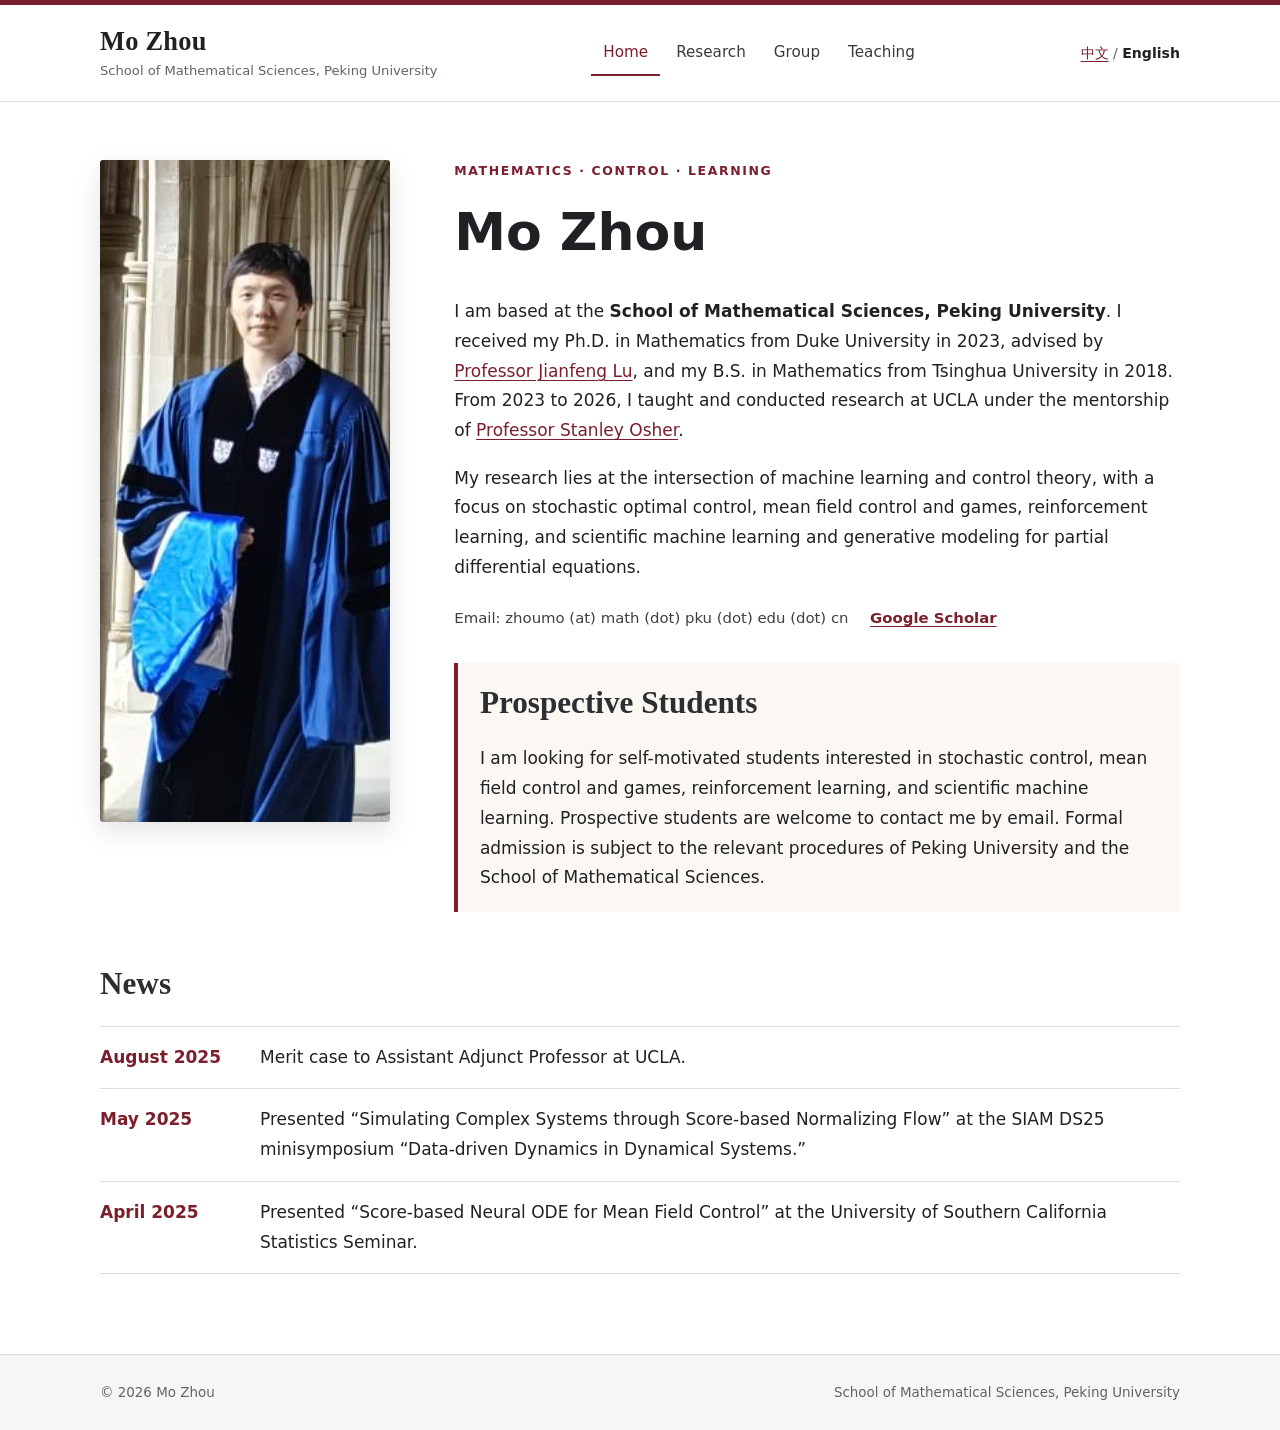
==== en/index.html @ c1b04b8f "original version" ====
<!doctype html>
<html lang="en">
<head>
  <meta charset="utf-8">
  <meta name="viewport" content="width=device-width, initial-scale=1">
  <meta name="description" content="Mo Zhou, School of Mathematical Sciences, Peking University. Research in stochastic control, mean field control and games, reinforcement learning, and scientific machine learning.">
  <meta property="og:title" content="Mo Zhou | Peking University">
  <meta property="og:description" content="Academic homepage of Mo Zhou: research, publications, group, and teaching.">
  <meta property="og:type" content="website">
  <meta property="og:url" content="https://mozhou1995.github.io/en/">
  <meta property="og:image" content="https://mozhou1995.github.io/assets/images/profile.jpg">
  <link rel="canonical" href="https://mozhou1995.github.io/en/">
  <link rel="stylesheet" href="../assets/css/style.css">
  <title>Mo Zhou | Peking University</title>
</head>
<body>
  <a class="skip-link" href="#main-content">Skip to main content</a>
  <header class="site-header">
    <div class="header-inner">
      <a class="identity" href="index.html" aria-label="Mo Zhou home"><span class="identity-name">Mo Zhou</span><span class="identity-affiliation">School of Mathematical Sciences, Peking University</span></a>
      <nav class="site-nav" id="main-nav" aria-label="Main navigation"><ul><li><a href="index.html" aria-current="page">Home</a></li><li><a href="research.html">Research</a></li><li><a href="group.html">Group</a></li><li><a href="teaching.html">Teaching</a></li></ul></nav>
      <div class="language-switch" aria-label="Language switcher"><a href="../index.html" lang="zh-CN">中文</a> / <a href="index.html" aria-current="true">English</a></div>
    </div>
  </header>

  <main class="page-shell" id="main-content">
    <section class="intro-grid" aria-labelledby="intro-title">
      <img class="profile-photo" src="../assets/images/profile.jpg" width="1167" height="662" alt="Mo Zhou wearing doctoral regalia in an arched walkway on Duke University's campus">
      <div>
        <p class="eyebrow">Mathematics · Control · Learning</p>
        <h1 class="intro-title" id="intro-title">Mo Zhou</h1>
        <p>I am based at the <strong>School of Mathematical Sciences, Peking University</strong>. I received my Ph.D. in Mathematics from Duke University in 2023, advised by <a href="https://services.math.duke.edu/~jianfeng/">Professor Jianfeng Lu</a>, and my B.S. in Mathematics from Tsinghua University in 2018. From 2023 to 2026, I taught and conducted research at UCLA under the mentorship of <a href="https://www.math.ucla.edu/~sjo/">Professor Stanley Osher</a>.</p>
        <p>My research lies at the intersection of machine learning and control theory, with a focus on stochastic optimal control, mean field control and games, reinforcement learning, and scientific machine learning and generative modeling for partial differential equations.</p>
        <p class="contact-line"><span>Email: zhoumo (at) math (dot) pku (dot) edu (dot) cn</span><a href="https://scholar.google.com/citations?user=715DOtMAAAAJ&hl=en">Google Scholar</a></p>
        <aside class="notice" aria-labelledby="recruitment-title"><h2 id="recruitment-title">Prospective Students</h2><p>I am looking for self-motivated students interested in stochastic control, mean field control and games, reinforcement learning, and scientific machine learning. Prospective students are welcome to contact me by email. Formal admission is subject to the relevant procedures of Peking University and the School of Mathematical Sciences.</p></aside>
      </div>
    </section>

    <section aria-labelledby="news-title">
      <h2 id="news-title">News</h2>
      <ul class="news-list">
        <!-- Example: copy one news-item and keep entries in reverse chronological order.
        <li class="news-item"><time datetime="YYYY-MM">Month YYYY</time><span>News item.</span></li>
        -->
        <li class="news-item"><time datetime="2025-08">August 2025</time><span>Merit case to Assistant Adjunct Professor at UCLA.</span></li>
        <li class="news-item"><time datetime="2025-05">May 2025</time><span>Presented “Simulating Complex Systems through Score-based Normalizing Flow” at the SIAM DS25 minisymposium “Data-driven Dynamics in Dynamical Systems.”</span></li>
        <li class="news-item"><time datetime="2025-04">April 2025</time><span>Presented “Score-based Neural ODE for Mean Field Control” at the University of Southern California Statistics Seminar.</span></li>
      </ul>
    </section>
  </main>

  <footer class="site-footer"><div class="footer-inner"><p>© <span data-current-year>2026</span> Mo Zhou</p><p>School of Mathematical Sciences, Peking University</p></div></footer>
  <script src="../assets/js/main.js"></script>
</body>
</html>
---- assets/css/style.css ----
:root {
  --accent: #7a1f2b;
  --accent-dark: #5f1721;
  --ink: #202124;
  --muted: #60646c;
  --line: #dedbd8;
  --paper: #ffffff;
  --wash: #f7f6f4;
  --notice: #fbf7f2;
  --max-width: 1080px;
}

* {
  box-sizing: border-box;
}

html {
  scroll-behavior: smooth;
}

body {
  margin: 0;
  background: var(--paper);
  color: var(--ink);
  font-family: "Noto Sans SC", "Source Han Sans SC", "Microsoft YaHei", system-ui, -apple-system, BlinkMacSystemFont, "Segoe UI", sans-serif;
  font-size: 17px;
  line-height: 1.75;
  text-rendering: optimizeLegibility;
}

a {
  color: var(--accent);
  text-decoration-thickness: 1px;
  text-underline-offset: 0.18em;
}

a:hover,
a:focus-visible {
  color: var(--accent-dark);
}

:focus-visible {
  outline: 3px solid rgba(122, 31, 43, 0.28);
  outline-offset: 3px;
}

.skip-link {
  position: absolute;
  top: -5rem;
  left: 1rem;
  z-index: 100;
  padding: 0.55rem 0.9rem;
  background: var(--accent);
  color: #fff;
}

.skip-link:focus {
  top: 0.75rem;
  color: #fff;
}

.site-header {
  border-top: 5px solid var(--accent);
  border-bottom: 1px solid var(--line);
  background: rgba(255, 255, 255, 0.98);
}

.header-inner,
.page-shell,
.footer-inner {
  width: min(calc(100% - 2.5rem), var(--max-width));
  margin-inline: auto;
}

.header-inner {
  display: grid;
  grid-template-columns: auto 1fr auto;
  align-items: center;
  gap: 2rem;
  min-height: 96px;
}

.identity {
  color: var(--ink);
  text-decoration: none;
}

.identity-name {
  display: block;
  font-family: Georgia, "Times New Roman", "Noto Serif SC", serif;
  font-size: 1.65rem;
  font-weight: 600;
  line-height: 1.2;
  letter-spacing: 0.01em;
}

.identity-affiliation {
  display: block;
  margin-top: 0.28rem;
  color: var(--muted);
  font-size: 0.82rem;
  line-height: 1.35;
}

.site-nav ul {
  display: flex;
  justify-content: center;
  gap: 0.25rem;
  margin: 0;
  padding: 0;
  list-style: none;
}

.site-nav a {
  display: block;
  padding: 0.55rem 0.75rem;
  border-bottom: 2px solid transparent;
  color: #383a3e;
  font-size: 0.95rem;
  text-decoration: none;
}

.site-nav a:hover,
.site-nav a:focus-visible,
.site-nav a[aria-current="page"] {
  border-color: var(--accent);
  color: var(--accent);
}

.language-switch {
  white-space: nowrap;
  color: var(--muted);
  font-size: 0.88rem;
}

.language-switch a[aria-current="true"] {
  color: var(--ink);
  font-weight: 650;
  text-decoration: none;
}

.page-shell {
  min-height: 68vh;
  padding-block: 3.6rem 5rem;
}

.page-heading {
  margin: 0 0 2rem;
  padding-bottom: 0.85rem;
  border-bottom: 1px solid var(--line);
  color: var(--accent);
  font-family: Georgia, "Times New Roman", "Noto Serif SC", serif;
  font-size: clamp(2rem, 5vw, 2.7rem);
  font-weight: 500;
  line-height: 1.2;
}

h2,
h3 {
  color: #2d2e31;
  font-family: Georgia, "Times New Roman", "Noto Serif SC", serif;
  font-weight: 550;
  line-height: 1.35;
}

h2 {
  margin: 3.2rem 0 1.25rem;
  font-size: clamp(1.55rem, 3vw, 1.95rem);
}

h3 {
  margin: 1.5rem 0 0.65rem;
  font-size: 1.2rem;
}

p {
  margin: 0 0 1.1rem;
}

.lede {
  max-width: 850px;
  color: #3d4045;
  font-size: 1.08rem;
}

.intro-grid {
  display: grid;
  grid-template-columns: minmax(220px, 0.72fr) minmax(0, 1.8fr);
  align-items: start;
  gap: clamp(2rem, 5vw, 4.5rem);
}

.profile-photo {
  display: block;
  width: 100%;
  aspect-ratio: 4 / 5;
  border-radius: 3px;
  object-fit: cover;
  object-position: 38% center;
  box-shadow: 0 9px 26px rgba(38, 31, 30, 0.12);
}

.eyebrow {
  margin: 0 0 0.35rem;
  color: var(--accent);
  font-size: 0.78rem;
  font-weight: 700;
  letter-spacing: 0.13em;
  text-transform: uppercase;
}

.intro-title {
  margin: 0 0 1.2rem;
  color: var(--ink);
  font-size: clamp(2.1rem, 5vw, 3.25rem);
}

.contact-line {
  display: flex;
  flex-wrap: wrap;
  align-items: baseline;
  gap: 0.45rem 1.35rem;
  margin: 1.4rem 0 0;
  color: #3c3f44;
  font-size: 0.93rem;
}

.contact-line a,
.paper-links a {
  font-size: 0.93rem;
  font-weight: 650;
}

.notice {
  margin-top: 2rem;
  padding: 1.2rem 1.35rem;
  border-left: 4px solid var(--accent);
  background: var(--notice);
}

.notice h2,
.notice h3 {
  margin-top: 0;
}

.notice p:last-child {
  margin-bottom: 0;
}

.news-list {
  margin: 0;
  padding: 0;
  list-style: none;
}

.news-item {
  display: grid;
  grid-template-columns: 8.5rem 1fr;
  gap: 1.5rem;
  padding: 1rem 0;
  border-top: 1px solid var(--line);
}

.news-item:last-child {
  border-bottom: 1px solid var(--line);
}

.news-item time {
  color: var(--accent);
  font-variant-numeric: tabular-nums;
  font-weight: 650;
}

.research-topics {
  display: flex;
  flex-wrap: wrap;
  gap: 0.55rem;
  margin: 1.5rem 0 0;
  padding: 0;
  list-style: none;
}

.research-topics li {
  padding: 0.32rem 0.72rem;
  border: 1px solid #dfd2d2;
  border-radius: 999px;
  background: #fffafa;
  color: #5e282f;
  font-size: 0.9rem;
}

.publication-list {
  counter-reset: publications;
  margin: 0;
  padding: 0;
  list-style: none;
}

.publication {
  counter-increment: publications;
  position: relative;
  padding: 1.45rem 0 1.45rem 3rem;
  border-top: 1px solid var(--line);
  overflow-wrap: anywhere;
}

.publication::before {
  content: counter(publications, decimal-leading-zero);
  position: absolute;
  top: 1.48rem;
  left: 0;
  color: var(--muted);
  font-size: 0.82rem;
  font-variant-numeric: tabular-nums;
  letter-spacing: 0.06em;
}

.paper-title {
  margin: 0 0 0.3rem;
  color: #27282b;
  font-family: Georgia, "Times New Roman", serif;
  font-size: 1.12rem;
  font-weight: 600;
  line-height: 1.5;
}

.authors,
.venue {
  margin: 0 0 0.24rem;
}

.authors {
  color: #3c3f44;
}

.self-author {
  color: var(--accent-dark);
  font-weight: 650;
}

.venue {
  color: var(--muted);
  font-size: 0.95rem;
}

.paper-links {
  display: flex;
  flex-wrap: wrap;
  gap: 0.8rem;
  margin-top: 0.55rem;
}

.cards {
  display: grid;
  grid-template-columns: repeat(auto-fit, minmax(260px, 1fr));
  gap: 1.25rem;
}

.card {
  padding: 1.35rem;
  border: 1px solid var(--line);
  border-radius: 4px;
  background: var(--paper);
}

.student-card {
  display: grid;
  grid-template-columns: 112px 1fr;
  gap: 1.25rem;
}

.student-photo-placeholder {
  display: grid;
  place-items: center;
  width: 112px;
  aspect-ratio: 4 / 5;
  border: 1px dashed #b9b2ae;
  background: var(--wash);
  color: var(--muted);
  font-size: 0.78rem;
  line-height: 1.4;
  text-align: center;
}

.card h2,
.card h3 {
  margin-top: 0;
}

.placeholder {
  color: #735f55;
  font-style: italic;
}

.detail-list {
  margin: 0;
}

.detail-list div {
  display: grid;
  grid-template-columns: 9.5rem 1fr;
  gap: 1rem;
  padding: 0.65rem 0;
  border-top: 1px solid var(--line);
}

.detail-list div:last-child {
  border-bottom: 1px solid var(--line);
}

.detail-list dt {
  font-weight: 650;
}

.detail-list dd {
  margin: 0;
}

.past-courses {
  columns: 2 300px;
  gap: 2.5rem;
  padding-left: 1.25rem;
}

.past-courses li {
  break-inside: avoid;
  margin-bottom: 0.45rem;
}

.site-footer {
  border-top: 1px solid var(--line);
  background: var(--wash);
}

.footer-inner {
  display: flex;
  justify-content: space-between;
  gap: 1.5rem;
  padding-block: 1.6rem;
  color: var(--muted);
  font-size: 0.84rem;
}

.footer-inner p {
  margin: 0;
}

@media (max-width: 820px) {
  .header-inner {
    grid-template-columns: 1fr auto;
    gap: 1rem;
    min-height: 84px;
    padding-block: 0.8rem;
  }

  .site-nav {
    grid-column: 1 / -1;
    grid-row: 2;
  }

  .site-nav ul {
    justify-content: flex-start;
    flex-wrap: nowrap;
    gap: 0;
    padding-bottom: 0.5rem;
  }

  .site-nav a {
    padding-inline: 0.65rem;
  }

  .site-nav li:first-child a {
    padding-left: 0;
  }

  .language-switch {
    grid-column: 2;
    grid-row: 1;
    text-align: right;
  }

  .intro-grid {
    grid-template-columns: minmax(180px, 250px) 1fr;
    gap: 2rem;
  }
}

@media (max-width: 640px) {
  body {
    font-size: 16px;
  }

  .header-inner,
  .page-shell,
  .footer-inner {
    width: min(calc(100% - 2rem), var(--max-width));
  }

  .identity-affiliation {
    max-width: 220px;
  }

  .header-inner {
    column-gap: 0.65rem;
  }

  .site-nav a {
    padding-inline: 0.48rem;
    font-size: 0.9rem;
  }

  .page-shell {
    padding-block: 2.4rem 3.5rem;
  }

  .intro-grid {
    grid-template-columns: 1fr;
  }

  .profile-photo {
    width: min(100%, 310px);
    margin-inline: auto;
  }

  .intro-title {
    font-size: 2.35rem;
  }

  .news-item,
  .detail-list div,
  .student-card {
    grid-template-columns: 1fr;
    gap: 0.25rem;
  }

  .student-photo-placeholder {
    width: 104px;
  }

  .publication {
    padding-left: 2.4rem;
  }

  .footer-inner {
    display: block;
  }

  .footer-inner p + p {
    margin-top: 0.35rem;
  }
}

@media (prefers-reduced-motion: reduce) {
  html {
    scroll-behavior: auto;
  }
}
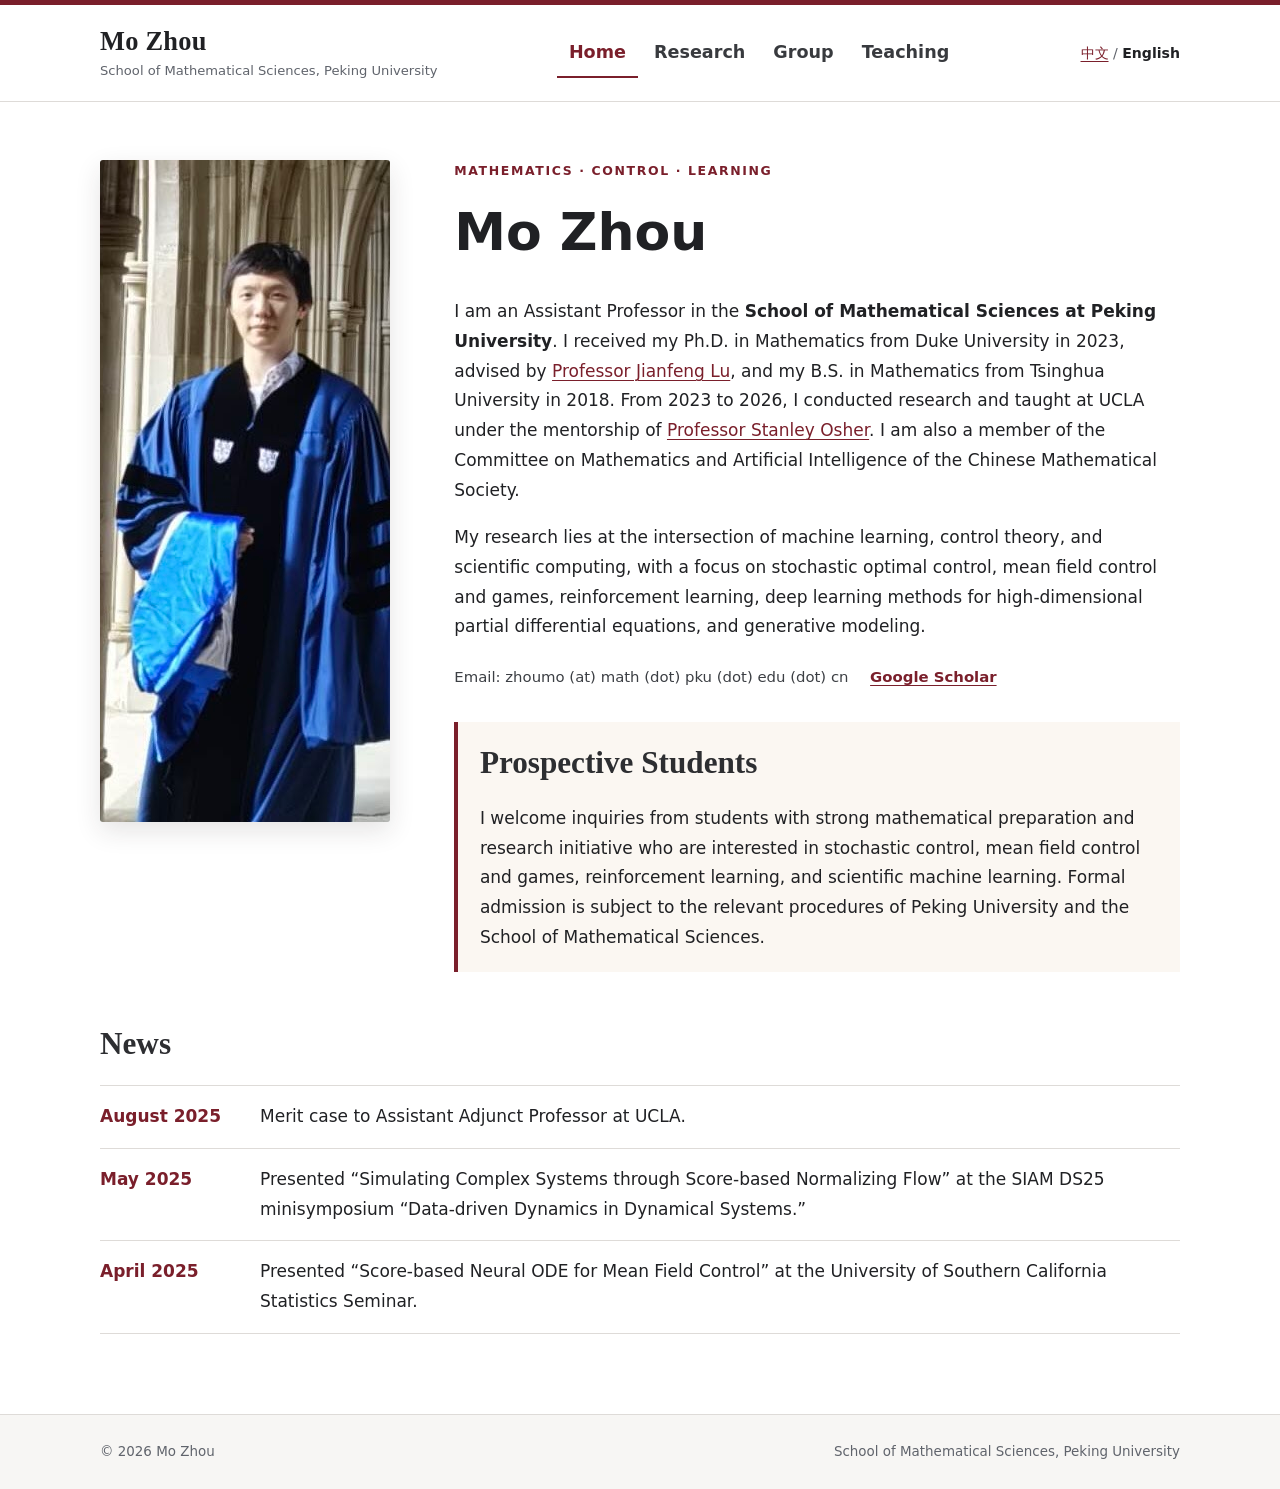
==== commit f4821ada: "modify font, wording, photo, etc" ====
--- a/en/index.html
+++ b/en/index.html
@@ -29,10 +29,10 @@
       <div>
         <p class="eyebrow">Mathematics · Control · Learning</p>
         <h1 class="intro-title" id="intro-title">Mo Zhou</h1>
-        <p>I am based at the <strong>School of Mathematical Sciences, Peking University</strong>. I received my Ph.D. in Mathematics from Duke University in 2023, advised by <a href="https://services.math.duke.edu/~jianfeng/">Professor Jianfeng Lu</a>, and my B.S. in Mathematics from Tsinghua University in 2018. From 2023 to 2026, I taught and conducted research at UCLA under the mentorship of <a href="https://www.math.ucla.edu/~sjo/">Professor Stanley Osher</a>.</p>
-        <p>My research lies at the intersection of machine learning and control theory, with a focus on stochastic optimal control, mean field control and games, reinforcement learning, and scientific machine learning and generative modeling for partial differential equations.</p>
+        <p>I am an Assistant Professor in the <strong>School of Mathematical Sciences at Peking University</strong>. I received my Ph.D. in Mathematics from Duke University in 2023, advised by <a href="https://services.math.duke.edu/~jianfeng/">Professor Jianfeng Lu</a>, and my B.S. in Mathematics from Tsinghua University in 2018. From 2023 to 2026, I conducted research and taught at UCLA under the mentorship of <a href="https://www.math.ucla.edu/~sjo/">Professor Stanley Osher</a>. I am also a member of the Committee on Mathematics and Artificial Intelligence of the Chinese Mathematical Society.</p>
+        <p>My research lies at the intersection of machine learning, control theory, and scientific computing, with a focus on stochastic optimal control, mean field control and games, reinforcement learning, deep learning methods for high-dimensional partial differential equations, and generative modeling.</p>
         <p class="contact-line"><span>Email: zhoumo (at) math (dot) pku (dot) edu (dot) cn</span><a href="https://scholar.google.com/citations?user=715DOtMAAAAJ&hl=en">Google Scholar</a></p>
-        <aside class="notice" aria-labelledby="recruitment-title"><h2 id="recruitment-title">Prospective Students</h2><p>I am looking for self-motivated students interested in stochastic control, mean field control and games, reinforcement learning, and scientific machine learning. Prospective students are welcome to contact me by email. Formal admission is subject to the relevant procedures of Peking University and the School of Mathematical Sciences.</p></aside>
+        <aside class="notice" aria-labelledby="recruitment-title"><h2 id="recruitment-title">Prospective Students</h2><p>I welcome inquiries from students with strong mathematical preparation and research initiative who are interested in stochastic control, mean field control and games, reinforcement learning, and scientific machine learning. Formal admission is subject to the relevant procedures of Peking University and the School of Mathematical Sciences.</p></aside>
       </div>
     </section>
 
--- a/assets/css/style.css
+++ b/assets/css/style.css
@@ -116,7 +116,8 @@
   padding: 0.55rem 0.75rem;
   border-bottom: 2px solid transparent;
   color: #383a3e;
-  font-size: 0.95rem;
+  font-size: 1.1rem;
+  font-weight: 600;
   text-decoration: none;
 }
 
@@ -365,21 +366,24 @@
 
 .student-card {
   display: grid;
-  grid-template-columns: 112px 1fr;
-  gap: 1.25rem;
-}
-
-.student-photo-placeholder {
-  display: grid;
-  place-items: center;
-  width: 112px;
+  grid-template-columns: 160px 1fr;
+  align-items: center;
+  gap: 1.5rem;
+  max-width: 560px;
+}
+
+.student-photo {
+  display: block;
+  width: 160px;
+  height: 200px;
   aspect-ratio: 4 / 5;
-  border: 1px dashed #b9b2ae;
-  background: var(--wash);
-  color: var(--muted);
-  font-size: 0.78rem;
-  line-height: 1.4;
-  text-align: center;
+  border-radius: 3px;
+  object-fit: cover;
+  object-position: 50% 42%;
+}
+
+.student-info h3 {
+  margin-bottom: 0;
 }
 
 .card h2,
@@ -533,10 +537,6 @@
     gap: 0.25rem;
   }
 
-  .student-photo-placeholder {
-    width: 104px;
-  }
-
   .publication {
     padding-left: 2.4rem;
   }
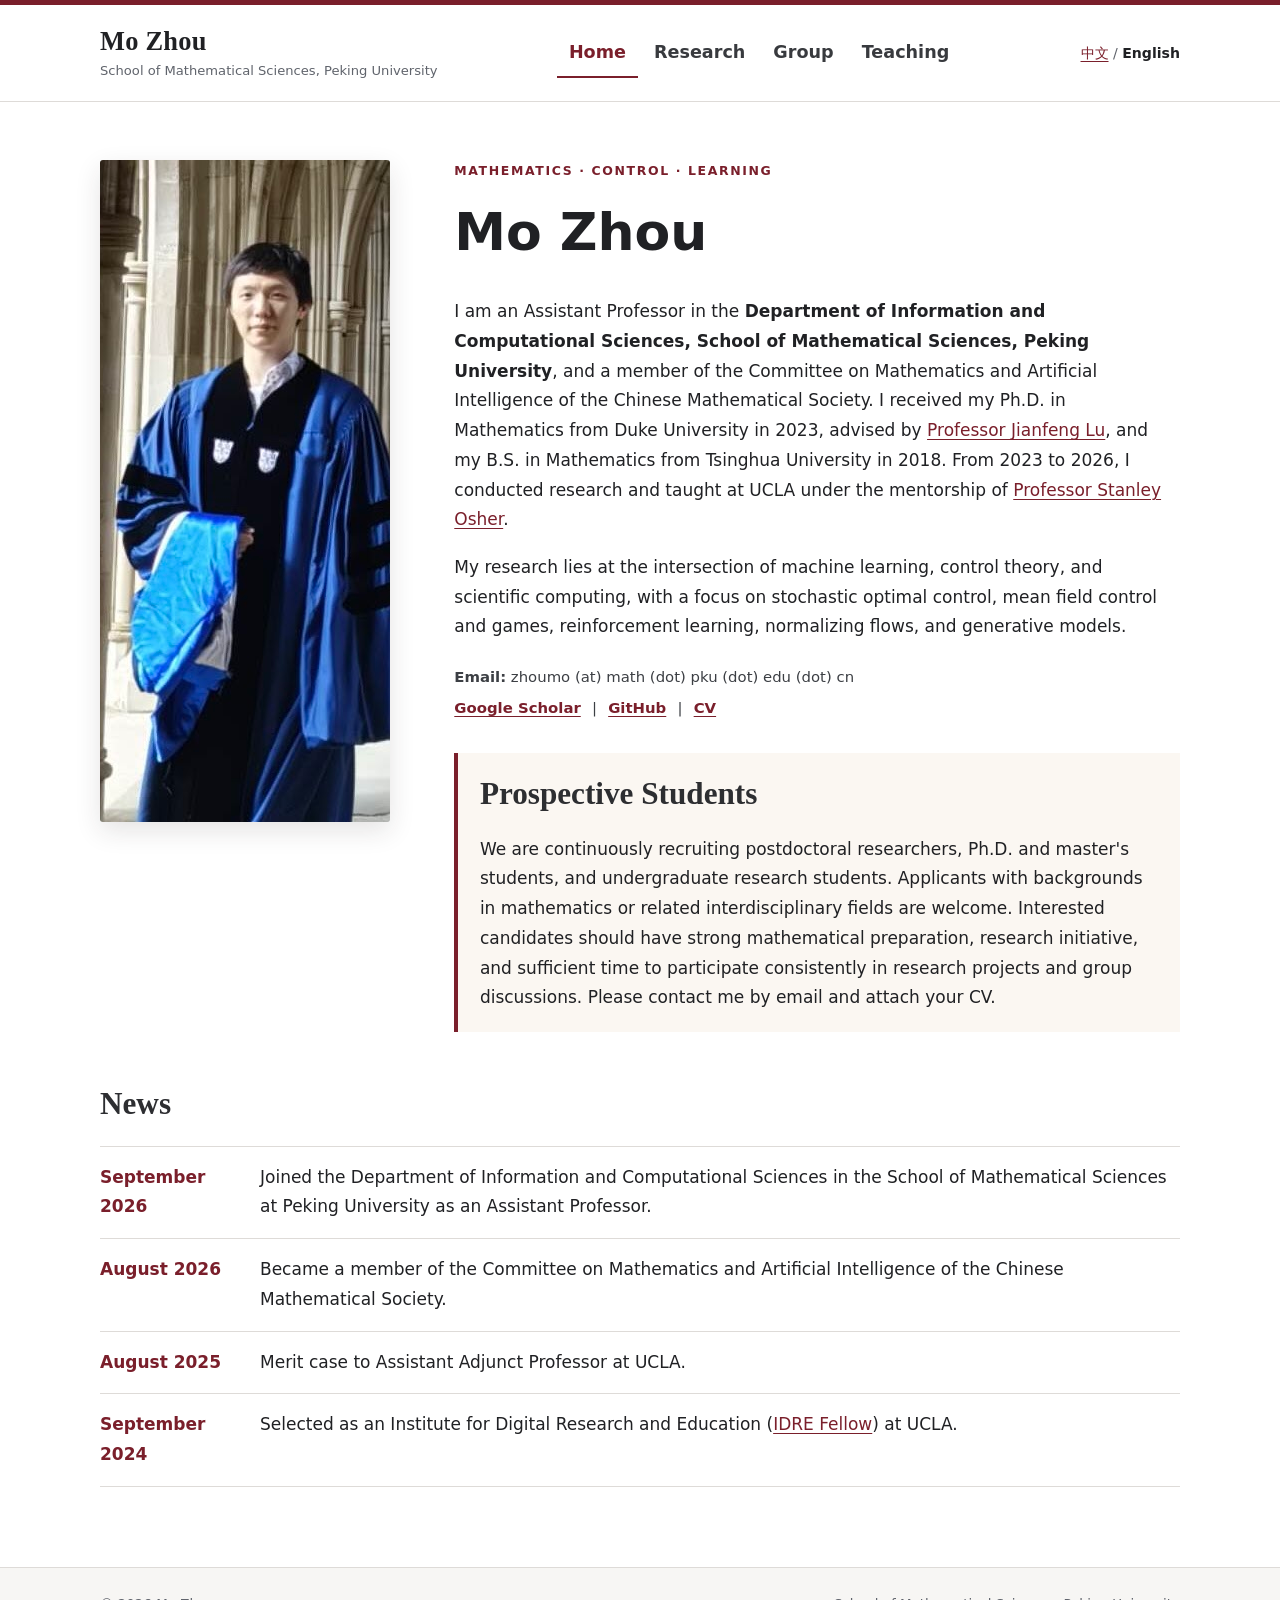
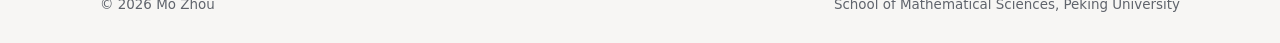
==== commit 66931b8e: "Update website content and course pages" ====
--- a/en/index.html
+++ b/en/index.html
@@ -10,6 +10,9 @@
   <meta property="og:url" content="https://mozhou1995.github.io/en/">
   <meta property="og:image" content="https://mozhou1995.github.io/assets/images/profile.jpg">
   <link rel="canonical" href="https://mozhou1995.github.io/en/">
+  <link rel="alternate" hreflang="zh-CN" href="https://mozhou1995.github.io/">
+  <link rel="alternate" hreflang="en" href="https://mozhou1995.github.io/en/">
+  <link rel="alternate" hreflang="x-default" href="https://mozhou1995.github.io/">
   <link rel="stylesheet" href="../assets/css/style.css">
   <title>Mo Zhou | Peking University</title>
 </head>
@@ -29,10 +32,13 @@
       <div>
         <p class="eyebrow">Mathematics · Control · Learning</p>
         <h1 class="intro-title" id="intro-title">Mo Zhou</h1>
-        <p>I am an Assistant Professor in the <strong>School of Mathematical Sciences at Peking University</strong>. I received my Ph.D. in Mathematics from Duke University in 2023, advised by <a href="https://services.math.duke.edu/~jianfeng/">Professor Jianfeng Lu</a>, and my B.S. in Mathematics from Tsinghua University in 2018. From 2023 to 2026, I conducted research and taught at UCLA under the mentorship of <a href="https://www.math.ucla.edu/~sjo/">Professor Stanley Osher</a>. I am also a member of the Committee on Mathematics and Artificial Intelligence of the Chinese Mathematical Society.</p>
-        <p>My research lies at the intersection of machine learning, control theory, and scientific computing, with a focus on stochastic optimal control, mean field control and games, reinforcement learning, deep learning methods for high-dimensional partial differential equations, and generative modeling.</p>
-        <p class="contact-line"><span>Email: zhoumo (at) math (dot) pku (dot) edu (dot) cn</span><a href="https://scholar.google.com/citations?user=715DOtMAAAAJ&hl=en">Google Scholar</a></p>
-        <aside class="notice" aria-labelledby="recruitment-title"><h2 id="recruitment-title">Prospective Students</h2><p>I welcome inquiries from students with strong mathematical preparation and research initiative who are interested in stochastic control, mean field control and games, reinforcement learning, and scientific machine learning. Formal admission is subject to the relevant procedures of Peking University and the School of Mathematical Sciences.</p></aside>
+        <p>I am an Assistant Professor in the <strong>Department of Information and Computational Sciences, School of Mathematical Sciences, Peking University</strong>, and a member of the Committee on Mathematics and Artificial Intelligence of the Chinese Mathematical Society. I received my Ph.D. in Mathematics from Duke University in 2023, advised by <a href="https://services.math.duke.edu/~jianfeng/">Professor Jianfeng Lu</a>, and my B.S. in Mathematics from Tsinghua University in 2018. From 2023 to 2026, I conducted research and taught at UCLA under the mentorship of <a href="https://www.math.ucla.edu/~sjo/">Professor Stanley Osher</a>.</p>
+        <p>My research lies at the intersection of machine learning, control theory, and scientific computing, with a focus on stochastic optimal control, mean field control and games, reinforcement learning, normalizing flows, and generative models.</p>
+        <div class="contact-block" aria-label="Contact and professional links">
+          <p class="contact-email"><strong>Email:</strong> zhoumo (at) math (dot) pku (dot) edu (dot) cn</p>
+          <p class="profile-links"><a href="https://scholar.google.com/citations?user=715DOtMAAAAJ&amp;hl=en">Google Scholar</a><span aria-hidden="true">|</span><a href="https://github.com/mozhou1995">GitHub</a><span aria-hidden="true">|</span><a href="../assets/files/cv.pdf">CV</a></p>
+        </div>
+        <aside class="notice" aria-labelledby="recruitment-title"><h2 id="recruitment-title">Prospective Students</h2><p>We are continuously recruiting postdoctoral researchers, Ph.D. and master's students, and undergraduate research students. Applicants with backgrounds in mathematics or related interdisciplinary fields are welcome. Interested candidates should have strong mathematical preparation, research initiative, and sufficient time to participate consistently in research projects and group discussions. Please contact me by email and attach your CV.</p></aside>
       </div>
     </section>
 
@@ -42,9 +48,10 @@
         <!-- Example: copy one news-item and keep entries in reverse chronological order.
         <li class="news-item"><time datetime="YYYY-MM">Month YYYY</time><span>News item.</span></li>
         -->
+        <li class="news-item"><time datetime="2026-09">September 2026</time><span>Joined the Department of Information and Computational Sciences in the School of Mathematical Sciences at Peking University as an Assistant Professor.</span></li>
+        <li class="news-item"><time datetime="2026-08">August 2026</time><span>Became a member of the Committee on Mathematics and Artificial Intelligence of the Chinese Mathematical Society.</span></li>
         <li class="news-item"><time datetime="2025-08">August 2025</time><span>Merit case to Assistant Adjunct Professor at UCLA.</span></li>
-        <li class="news-item"><time datetime="2025-05">May 2025</time><span>Presented “Simulating Complex Systems through Score-based Normalizing Flow” at the SIAM DS25 minisymposium “Data-driven Dynamics in Dynamical Systems.”</span></li>
-        <li class="news-item"><time datetime="2025-04">April 2025</time><span>Presented “Score-based Neural ODE for Mean Field Control” at the University of Southern California Statistics Seminar.</span></li>
+        <li class="news-item"><time datetime="2024-09">September 2024</time><span>Selected as an Institute for Digital Research and Education (<a href="https://go.pardot.com/webmail/1016392/279384231/4e02dd6f07ee68cfd789fefc4d8b38cea24c09168e39bac3c26cb85649ec49f8%20">IDRE Fellow</a>) at UCLA.</span></li>
       </ul>
     </section>
   </main>
--- a/assets/css/style.css
+++ b/assets/css/style.css
@@ -216,17 +216,25 @@
   font-size: clamp(2.1rem, 5vw, 3.25rem);
 }
 
-.contact-line {
+.contact-block {
+  margin: 1.4rem 0 0;
+  color: #3c3f44;
+  font-size: 0.93rem;
+}
+
+.contact-email,
+.profile-links {
+  margin-bottom: 0.3rem;
+}
+
+.profile-links {
   display: flex;
   flex-wrap: wrap;
   align-items: baseline;
-  gap: 0.45rem 1.35rem;
-  margin: 1.4rem 0 0;
-  color: #3c3f44;
-  font-size: 0.93rem;
-}
-
-.contact-line a,
+  gap: 0.3rem 0.7rem;
+}
+
+.profile-links a,
 .paper-links a {
   font-size: 0.93rem;
   font-weight: 650;
@@ -291,10 +299,31 @@
 }
 
 .publication-list {
-  counter-reset: publications;
   margin: 0;
   padding: 0;
   list-style: none;
+}
+
+.publication-groups {
+  counter-reset: publications;
+}
+
+.publication-group-title {
+  margin: 2.2rem 0 0.65rem;
+  color: var(--accent-dark);
+  font-size: 1.25rem;
+}
+
+.publication-note {
+  margin: -0.6rem 0 0.8rem;
+  color: var(--muted);
+  font-size: 0.9rem;
+}
+
+.corresponding-mark {
+  color: inherit;
+  font-size: 0.8em;
+  vertical-align: super;
 }
 
 .publication {
@@ -420,14 +449,71 @@
   margin: 0;
 }
 
-.past-courses {
-  columns: 2 300px;
-  gap: 2.5rem;
-  padding-left: 1.25rem;
-}
-
-.past-courses li {
-  break-inside: avoid;
+.page-heading + .first-section h2 {
+  margin-top: 0;
+}
+
+.course-list {
+  margin: 0;
+  padding: 0;
+  border-bottom: 1px solid var(--line);
+  list-style: none;
+}
+
+.course-row {
+  display: grid;
+  grid-template-columns: 10rem 1fr;
+  gap: 1.5rem;
+  padding: 1rem 0;
+  border-top: 1px solid var(--line);
+}
+
+.course-term {
+  color: var(--muted);
+  font-variant-numeric: tabular-nums;
+}
+
+.course-row a {
+  font-weight: 650;
+}
+
+.back-link {
+  margin-bottom: 1.6rem;
+}
+
+.course-summary {
+  display: grid;
+  grid-template-columns: repeat(2, minmax(0, 1fr));
+  gap: 0 2rem;
+  margin: 1.5rem 0 0;
+}
+
+.course-summary div {
+  padding: 0.8rem 0;
+  border-top: 1px solid var(--line);
+}
+
+.course-summary dt {
+  color: var(--muted);
+  font-size: 0.88rem;
+  font-weight: 650;
+}
+
+.course-summary dd {
+  margin: 0.15rem 0 0;
+}
+
+.syllabus-section {
+  max-width: 900px;
+}
+
+.topic-list,
+.grade-list {
+  padding-left: 1.35rem;
+}
+
+.topic-list li,
+.grade-list li {
   margin-bottom: 0.45rem;
 }
 
@@ -532,7 +618,9 @@
 
   .news-item,
   .detail-list div,
-  .student-card {
+  .student-card,
+  .course-row,
+  .course-summary {
     grid-template-columns: 1fr;
     gap: 0.25rem;
   }
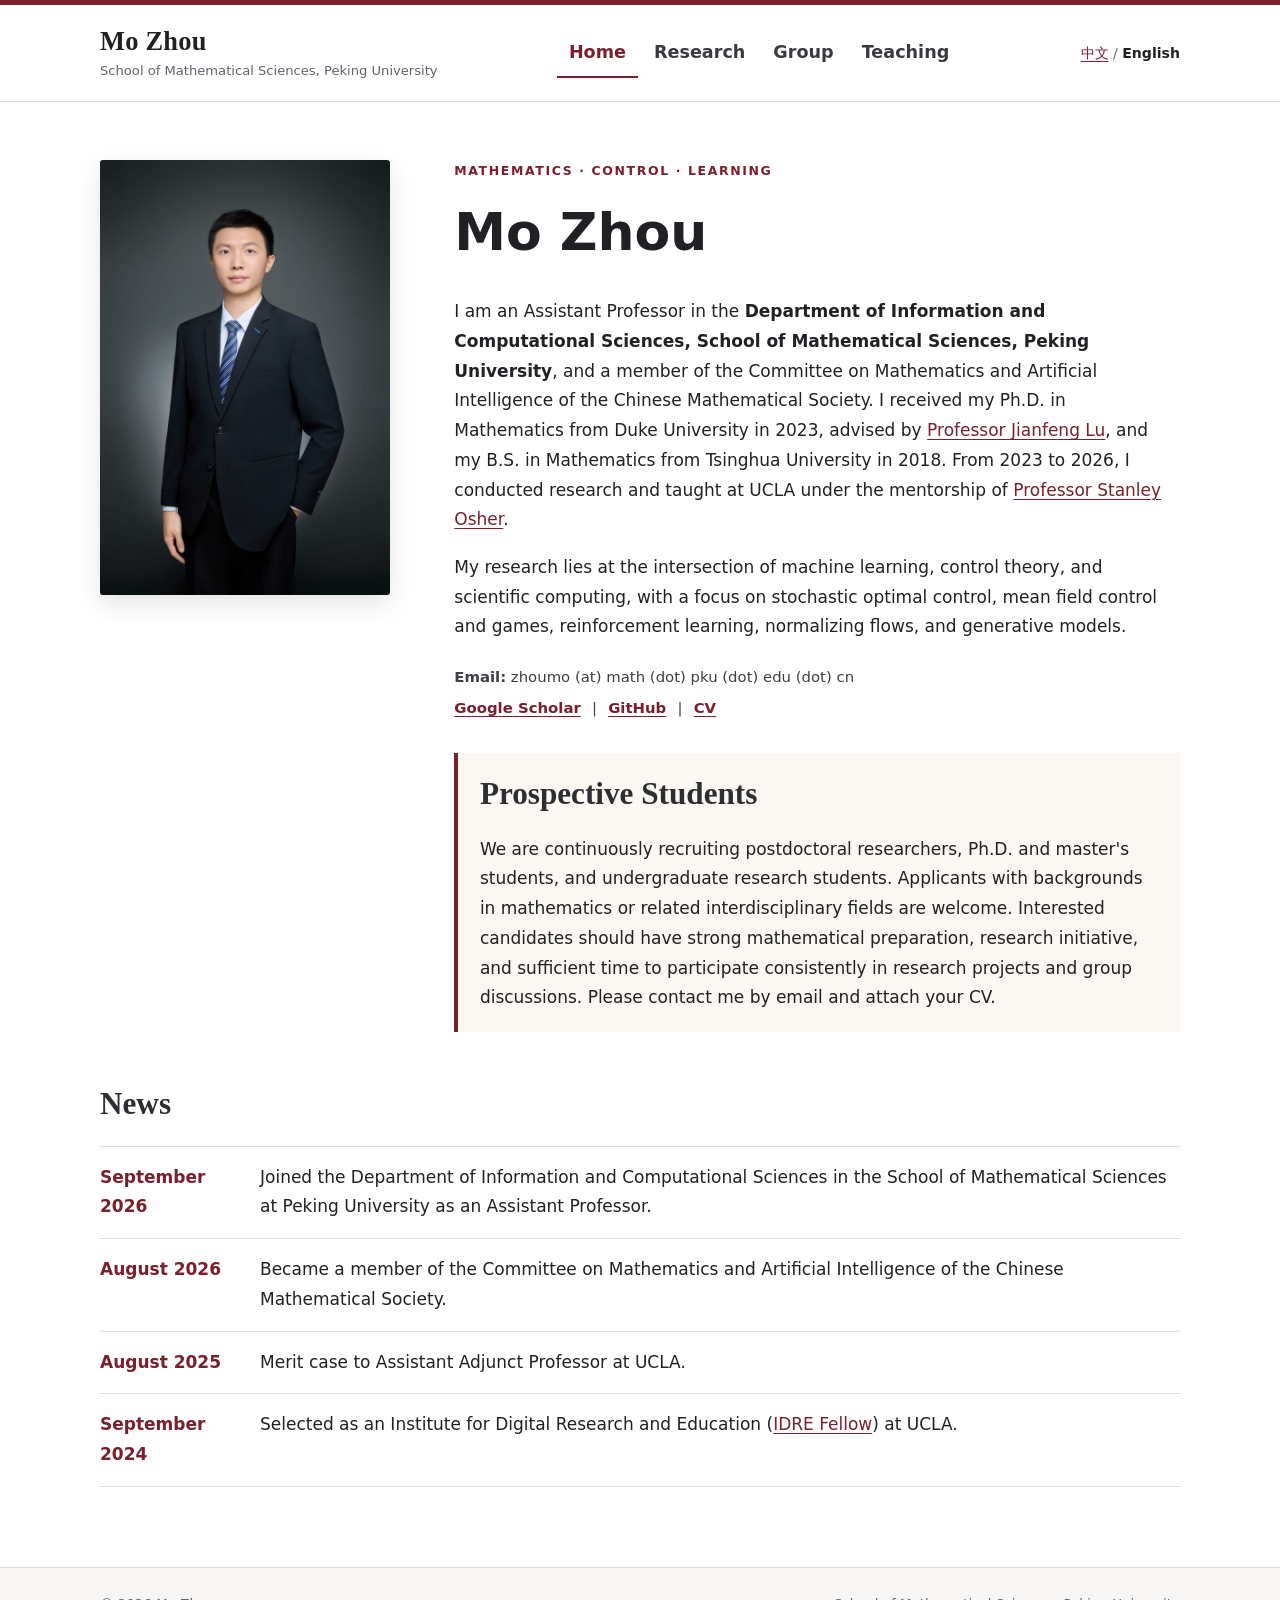
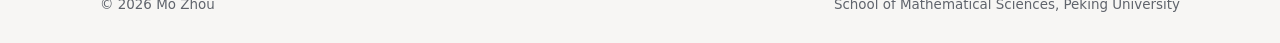
==== commit 671fd66f: "polish course information" ====
--- a/en/index.html
+++ b/en/index.html
@@ -8,7 +8,7 @@
   <meta property="og:description" content="Academic homepage of Mo Zhou: research, publications, group, and teaching.">
   <meta property="og:type" content="website">
   <meta property="og:url" content="https://mozhou1995.github.io/en/">
-  <meta property="og:image" content="https://mozhou1995.github.io/assets/images/profile.jpg">
+  <meta property="og:image" content="https://mozhou1995.github.io/assets/images/MoZhou.jpg">
   <link rel="canonical" href="https://mozhou1995.github.io/en/">
   <link rel="alternate" hreflang="zh-CN" href="https://mozhou1995.github.io/">
   <link rel="alternate" hreflang="en" href="https://mozhou1995.github.io/en/">
@@ -28,7 +28,7 @@
 
   <main class="page-shell" id="main-content">
     <section class="intro-grid" aria-labelledby="intro-title">
-      <img class="profile-photo" src="../assets/images/profile.jpg" width="1167" height="662" alt="Mo Zhou wearing doctoral regalia in an arched walkway on Duke University's campus">
+      <img class="profile-photo" src="../assets/images/MoZhou.jpg" width="1280" height="1920" alt="Professional portrait of Mo Zhou">
       <div>
         <p class="eyebrow">Mathematics · Control · Learning</p>
         <h1 class="intro-title" id="intro-title">Mo Zhou</h1>
--- a/assets/css/style.css
+++ b/assets/css/style.css
@@ -194,10 +194,11 @@
 .profile-photo {
   display: block;
   width: 100%;
-  aspect-ratio: 4 / 5;
+  height: auto;
+  aspect-ratio: 2 / 3;
   border-radius: 3px;
   object-fit: cover;
-  object-position: 38% center;
+  object-position: center;
   box-shadow: 0 9px 26px rgba(38, 31, 30, 0.12);
 }
 
@@ -477,44 +478,203 @@
   font-weight: 650;
 }
 
+.course-language-note {
+  display: block;
+  margin-top: 0.15rem;
+  color: var(--muted);
+  font-size: 0.82rem;
+}
+
 .back-link {
   margin-bottom: 1.6rem;
 }
 
-.course-summary {
-  display: grid;
-  grid-template-columns: repeat(2, minmax(0, 1fr));
-  gap: 0 2rem;
-  margin: 1.5rem 0 0;
-}
-
-.course-summary div {
+.course-semester {
+  margin-bottom: 0.35rem;
+  color: var(--accent);
+  font-size: 0.9rem;
+  font-weight: 700;
+  letter-spacing: 0.06em;
+}
+
+.course-overview {
+  display: grid;
+  grid-template-columns: repeat(4, minmax(0, 1fr));
+  gap: 0 1.5rem;
+  margin: -0.5rem 0 2rem;
+  border-bottom: 1px solid var(--line);
+}
+
+.course-overview div {
   padding: 0.8rem 0;
   border-top: 1px solid var(--line);
 }
 
-.course-summary dt {
+.course-overview dt {
   color: var(--muted);
   font-size: 0.88rem;
   font-weight: 650;
 }
 
-.course-summary dd {
+.course-overview dd {
   margin: 0.15rem 0 0;
 }
 
-.syllabus-section {
-  max-width: 900px;
-}
-
-.topic-list,
-.grade-list {
-  padding-left: 1.35rem;
-}
-
-.topic-list li,
-.grade-list li {
-  margin-bottom: 0.45rem;
+.course-toc {
+  padding: 1rem 1.15rem;
+  border-left: 3px solid var(--accent);
+  background: var(--wash);
+}
+
+.course-toc p {
+  margin: 0 0 0.35rem;
+  font-weight: 650;
+}
+
+.course-toc ul {
+  display: flex;
+  flex-wrap: wrap;
+  gap: 0.25rem 1.15rem;
+  margin: 0;
+  padding: 0;
+  list-style: none;
+}
+
+.course-section {
+  max-width: 920px;
+  scroll-margin-top: 1.5rem;
+}
+
+.course-section h2 {
+  margin-bottom: 0.9rem;
+  padding-bottom: 0.35rem;
+  border-bottom: 1px solid var(--line);
+}
+
+.course-alert {
+  padding: 0.8rem 1rem;
+  border-left: 3px solid var(--accent);
+  background: var(--notice);
+}
+
+.course-detail-list,
+.exam-details {
+  margin: 0;
+}
+
+.course-detail-list div,
+.exam-details div {
+  display: grid;
+  grid-template-columns: 9rem 1fr;
+  gap: 1rem;
+  padding: 0.55rem 0;
+  border-top: 1px solid var(--line);
+}
+
+.course-detail-list dt,
+.exam-details dt {
+  font-weight: 650;
+}
+
+.course-detail-list dd,
+.exam-details dd {
+  margin: 0;
+}
+
+.course-table-wrap {
+  max-width: 760px;
+  overflow-x: auto;
+  border: 1px solid var(--line);
+  border-radius: 4px;
+}
+
+.course-table {
+  width: 100%;
+  min-width: 480px;
+  border-collapse: collapse;
+  text-align: left;
+}
+
+.course-table th,
+.course-table td {
+  padding: 0.7rem 0.9rem;
+  border-bottom: 1px solid var(--line);
+  vertical-align: top;
+}
+
+.course-table th {
+  background: var(--wash);
+  font-weight: 650;
+}
+
+.course-table tbody tr:last-child td {
+  border-bottom: 0;
+}
+
+.email-link {
+  overflow-wrap: anywhere;
+}
+
+.grading-formula {
+  color: var(--accent-dark);
+  font-family: Georgia, "Times New Roman", "Noto Serif SC", serif;
+  font-size: clamp(1.2rem, 3vw, 1.55rem);
+  font-weight: 600;
+}
+
+.assessment-summary {
+  display: grid;
+  grid-template-columns: repeat(3, minmax(0, 1fr));
+  max-width: 720px;
+  border: 1px solid var(--line);
+  border-radius: 4px;
+}
+
+.assessment-summary div {
+  display: flex;
+  justify-content: space-between;
+  gap: 0.8rem;
+  padding: 0.8rem 1rem;
+}
+
+.assessment-summary div + div {
+  border-left: 1px solid var(--line);
+}
+
+.assessment-summary strong {
+  color: var(--accent);
+  font-variant-numeric: tabular-nums;
+}
+
+.exam-grid {
+  display: grid;
+  grid-template-columns: repeat(2, minmax(0, 1fr));
+  gap: 1.25rem;
+}
+
+.exam-panel {
+  padding: 1rem 1.15rem;
+  border: 1px solid var(--line);
+  border-top: 3px solid var(--accent);
+  border-radius: 4px;
+}
+
+.exam-panel h3 {
+  margin-top: 0;
+}
+
+.exam-panel .course-alert {
+  margin: 0.8rem 0 0;
+  font-size: 0.92rem;
+}
+
+.homework-table {
+  min-width: 540px;
+}
+
+.homework-policy {
+  max-width: 760px;
+  margin-top: 1rem;
 }
 
 .site-footer {
@@ -620,9 +780,21 @@
   .detail-list div,
   .student-card,
   .course-row,
-  .course-summary {
+  .course-overview,
+  .course-detail-list div,
+  .exam-grid,
+  .exam-details div {
     grid-template-columns: 1fr;
     gap: 0.25rem;
+  }
+
+  .assessment-summary {
+    grid-template-columns: 1fr;
+  }
+
+  .assessment-summary div + div {
+    border-top: 1px solid var(--line);
+    border-left: 0;
   }
 
   .publication {
